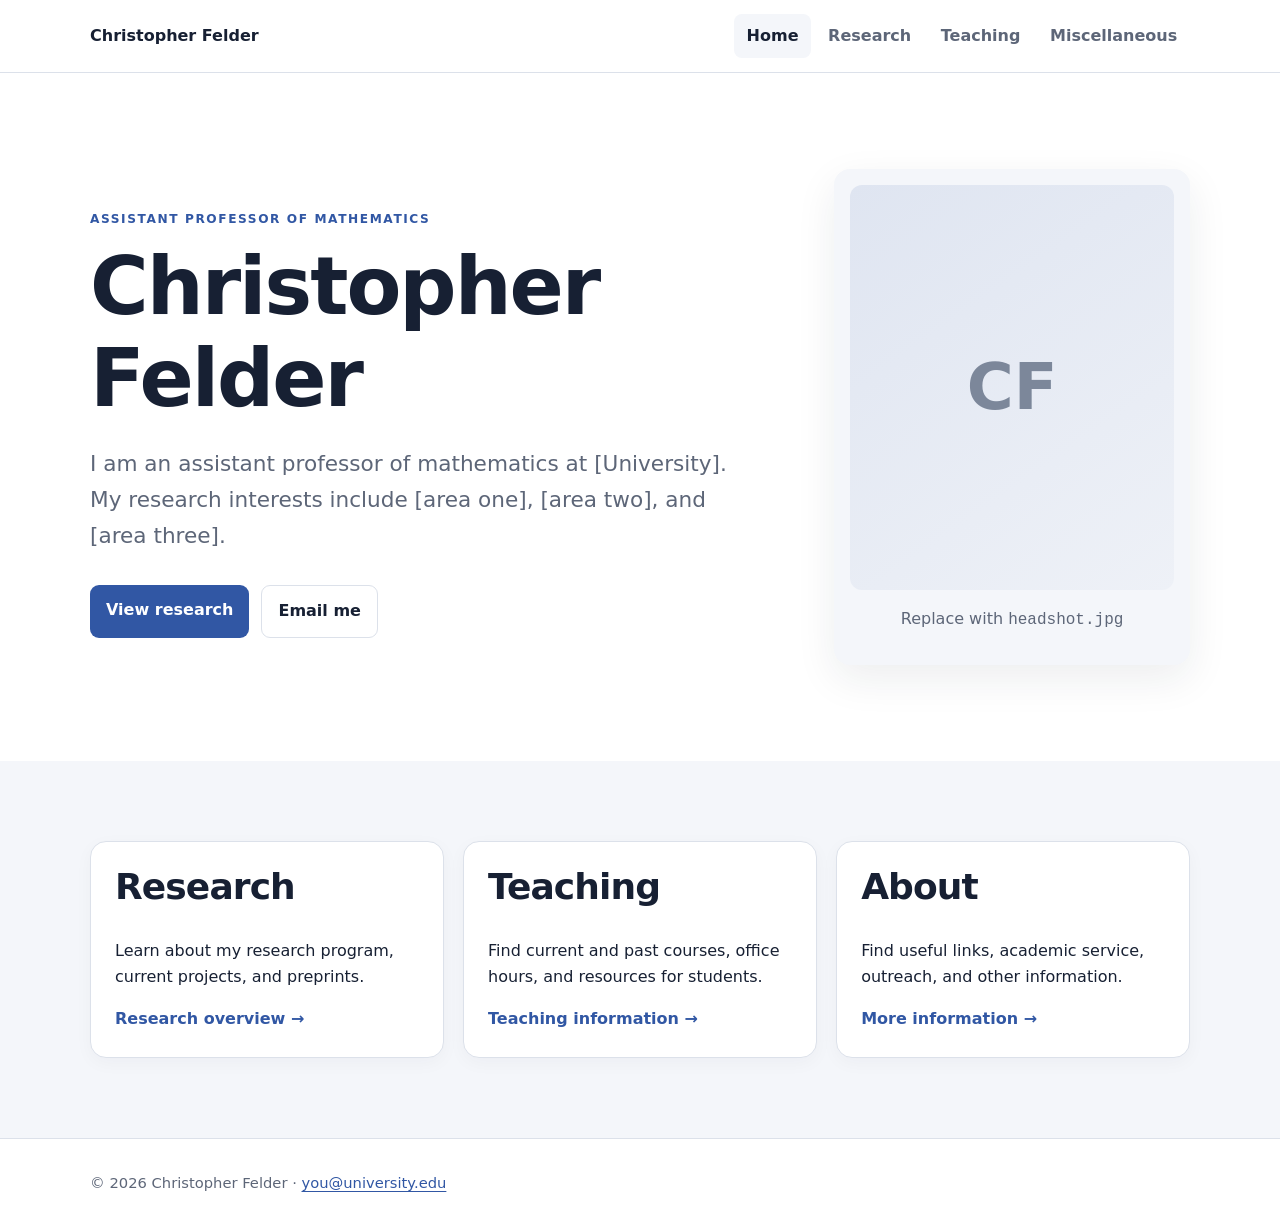
==== index.html @ 5fdeb37a "Add files via upload" ====
<!doctype html>
<html lang="en">
<head>
<meta charset="utf-8">
<meta name="viewport" content="width=device-width, initial-scale=1">
<meta name="description" content="Academic website of Christopher Felder, Assistant Professor of Mathematics.">
<title>Christopher Felder | Mathematics</title>
<link rel="stylesheet" href="styles.css">
<script src="main.js" defer>
</script>
</head>
<body>
<a class="skip-link" href="#main">Skip to content</a>
<header class="site-header">
<div class="container nav-wrap">
<a class="brand" href="index.html">Christopher Felder</a>
<button class="menu-toggle" aria-expanded="false" aria-controls="site-nav">Menu</button>
<nav id="site-nav" class="site-nav" aria-label="Primary navigation">
<a aria-current="page" href="index.html">Home</a>
<a href="research.html">Research</a>
<a href="teaching.html">Teaching</a>
<a href="misc.html">Miscellaneous</a>
</nav>
</div>
</header>
<main id="main">
<section class="hero container">
<div class="hero-copy">
<p class="eyebrow">Assistant Professor of Mathematics</p>
<h1>Christopher Felder</h1>
<p class="lead">I am an assistant professor of mathematics at [University]. My research interests include [area one], [area two], and [area three].</p>
<div class="button-row">
<a class="button" href="research.html">View research</a>
<a class="button secondary" href="mailto:you@university.edu">Email me</a>
</div>
</div>
<div class="headshot-card" aria-label="Headshot placeholder">
<div class="headshot-placeholder" role="img" aria-label="Replace this placeholder with a professional headshot">CF</div>
<p>Replace with <code>headshot.jpg</code>
</p>
</div>
</section>
<section class="section alt">
<div class="container cards three">
<article class="card">
<h2>Research</h2>
<p>Learn about my research program, current projects, and preprints.</p>
<a class="text-link" href="research.html">Research overview →</a>
</article>
<article class="card">
<h2>Teaching</h2>
<p>Find current and past courses, office hours, and resources for students.</p>
<a class="text-link" href="teaching.html">Teaching information →</a>
</article>
<article class="card">
<h2>About</h2>
<p>Find useful links, academic service, outreach, and other information.</p>
<a class="text-link" href="misc.html">More information →</a>
</article>
</div>
</section>
</main>
<footer class="site-footer">
<div class="container">© <span id="year">
</span> Christopher Felder · <a href="mailto:you@university.edu">you@university.edu</a>
</div>
</footer>
</body>
</html>
---- styles.css ----
:root {
  --ink:#172033;
  --muted:#5d6678;
  --paper:#fff;
  --soft:#f4f6fa;
  --line:#dce1ea;
  --accent:#3157a4;
  --accent-dark:#203d79;
  --max:1100px;
  --radius:16px;
  --shadow:0 14px 40px rgba(23,
  32,
  51,
  .08)
}
* {
  box-sizing:border-box
}
html {
  scroll-behavior:smooth
}
body {
  margin:0;
  color:var(--ink);
  background:var(--paper);
  font:16px/1.65 system-ui,
  -apple-system,
  BlinkMacSystemFont,
  "Segoe UI",
  sans-serif
}
a {
  color:var(--accent);
  text-underline-offset:3px
}
a:hover {
  color:var(--accent-dark)
}
h1,
h2,
h3 {
  line-height:1.15;
  letter-spacing:-.025em
}
h1 {
  font-size:clamp(2.5rem,
  7vw,
  5rem);
  margin:.1em 0 .25em
}
h2 {
  font-size:clamp(1.55rem,
  3vw,
  2.25rem)
}
h3 {
  font-size:1.2rem
}
.container {
  width:min(calc(100% - 2rem),
  var(--max));
  margin-inline:auto
}
.skip-link {
  position:absolute;
  left:-9999px
}
.skip-link:focus {
  left:1rem;
  top:1rem;
  z-index:99;
  background:#fff;
  padding:.7rem 1rem;
  border-radius:8px
}
.site-header {
  position:sticky;
  top:0;
  z-index:20;
  background:rgba(255,
  255,
  255,
  .92);
  border-bottom:1px solid var(--line);
  backdrop-filter:blur(12px)
}
.nav-wrap {
  min-height:72px;
  display:flex;
  align-items:center;
  justify-content:space-between;
  gap:2rem
}
.brand {
  font-weight:750;
  color:var(--ink);
  text-decoration:none
}
.site-nav {
  display:flex;
  gap:.25rem
}
.site-nav a {
  color:var(--muted);
  font-weight:650;
  text-decoration:none;
  padding:.55rem .8rem;
  border-radius:8px
}
.site-nav a:hover,
.site-nav a[aria-current=page] {
  color:var(--ink);
  background:var(--soft)
}
.menu-toggle {
  display:none;
  border:1px solid var(--line);
  background:#fff;
  padding:.55rem .8rem;
  border-radius:8px;
  font:inherit
}
.hero {
  min-height:72vh;
  display:grid;
  grid-template-columns:1.5fr .8fr;
  align-items:center;
  gap:clamp(2rem,
  6vw,
  6rem);
  padding-block:6rem
}
.lead {
  font-size:clamp(1.1rem,
  2vw,
  1.35rem);
  color:var(--muted);
  max-width:66ch
}
.eyebrow {
  text-transform:uppercase;
  letter-spacing:.13em;
  font-size:.76rem;
  font-weight:800;
  color:var(--accent)
}
.button-row {
  display:flex;
  gap:.75rem;
  flex-wrap:wrap;
  margin-top:2rem
}
.button {
  display:inline-block;
  background:var(--accent);
  color:#fff;
  text-decoration:none;
  padding:.75rem 1rem;
  border-radius:9px;
  font-weight:700
}
.button:hover {
  background:var(--accent-dark);
  color:#fff
}
.button.secondary {
  background:#fff;
  color:var(--ink);
  border:1px solid var(--line)
}
.headshot-card {
  background:var(--soft);
  padding:1rem;
  border-radius:var(--radius);
  box-shadow:var(--shadow);
  text-align:center;
  color:var(--muted)
}
.headshot-placeholder {
  aspect-ratio:4/5;
  display:grid;
  place-items:center;
  border-radius:12px;
  background:linear-gradient(145deg,
  #dfe5f1,
  #eef1f7);
  color:#7c879a;
  font-size:4rem;
  font-weight:800
}
.alt {
  background:var(--soft)
}
.section {
  padding-block:5rem
}
.cards {
  display:grid;
  gap:1.2rem
}
.cards.three {
  grid-template-columns:repeat(3,
  1fr)
}
.cards.two {
  grid-template-columns:repeat(2,
  1fr)
}
.card {
  background:#fff;
  border:1px solid var(--line);
  border-radius:var(--radius);
  padding:1.5rem;
  box-shadow:0 5px 18px rgba(23,
  32,
  51,
  .035)
}
.card h2,
.card h3 {
  margin-top:0
}
.text-link {
  font-weight:750;
  text-decoration:none
}
.site-footer {
  border-top:1px solid var(--line);
  color:var(--muted);
  padding-block:2rem;
  font-size:.92rem
}
.page {
  padding-block:4rem 6rem
}
.page-header {
  max-width:800px;
  margin-bottom:4rem
}
.page-header h1 {
  font-size:clamp(2.5rem,
  6vw,
  4.5rem)
}
.content-section {
  margin-block:3.5rem
}
.section-heading {
  display:flex;
  justify-content:space-between;
  align-items:end;
  gap:1rem;
  margin-bottom:1rem
}
.section-heading h2,
.section-heading p {
  margin-bottom:0
}
.arxiv-feed {
  border:1px solid var(--line);
  border-radius:var(--radius);
  padding:1.5rem;
  background:var(--soft);
  overflow-wrap:anywhere
}
.arxiv-feed .arxivfeed {
  margin:0 0 1rem!important;
  width:auto!important
}
.arxiv-feed .arxivfeed:last-child {
  margin-bottom:0!important
}
.course {
  display:flex;
  justify-content:space-between;
  align-items:center;
  gap:2rem
}
.clean-list,
.link-list {
  padding-left:1.2rem
}
.clean-list li,
.link-list li {
  margin:.65rem 0
}
@media(max-width:720px) {
  .menu-toggle {
    display:block
  }
  .site-nav {
    display:none;
    position:absolute;
    top:72px;
    left:0;
    right:0;
    flex-direction:column;
    background:#fff;
    border-bottom:1px solid var(--line);
    padding:1rem
  }
  .site-nav.open {
    display:flex
  }
  .hero {
    grid-template-columns:1fr;
    padding-block:3rem
  }
  .headshot-card {
    max-width:340px
  }
  .cards.three,
  .cards.two {
    grid-template-columns:1fr
  }
  .section-heading,
  .course {
    align-items:flex-start;
    flex-direction:column
  }
  .page {
    padding-top:3rem
  }

}
@media(prefers-reduced-motion:reduce) {
  html {
    scroll-behavior:auto
  }

}
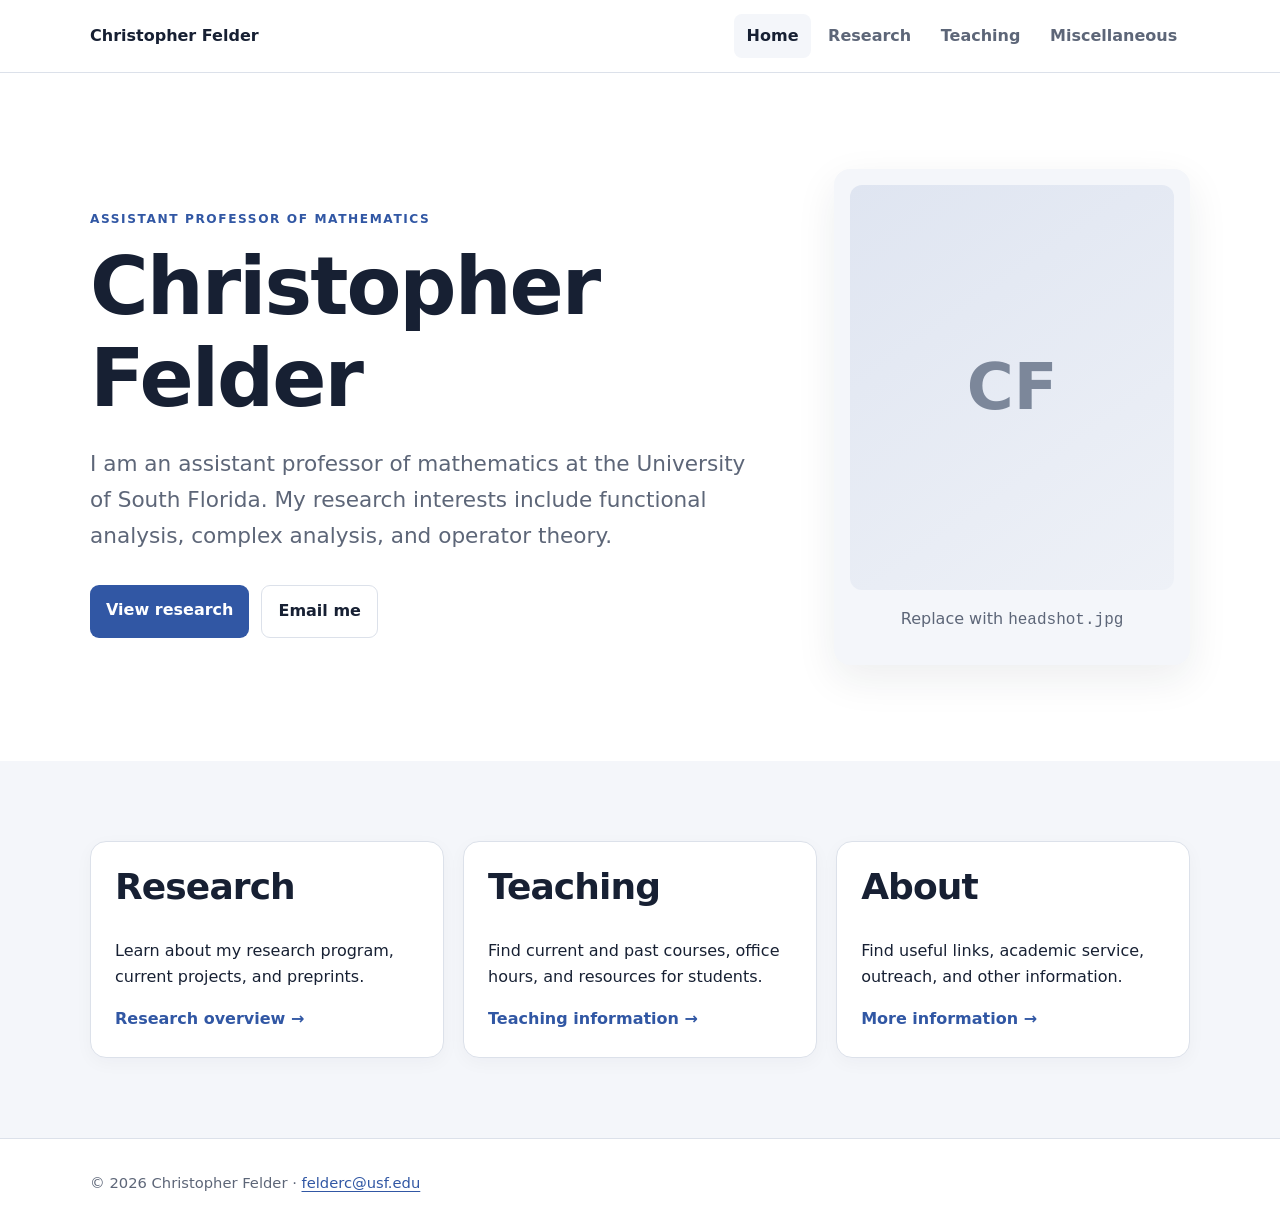
==== commit 440451a5: "Update index.html" ====
--- a/index.html
+++ b/index.html
@@ -28,10 +28,10 @@
 <div class="hero-copy">
 <p class="eyebrow">Assistant Professor of Mathematics</p>
 <h1>Christopher Felder</h1>
-<p class="lead">I am an assistant professor of mathematics at [University]. My research interests include [area one], [area two], and [area three].</p>
+<p class="lead">I am an assistant professor of mathematics at the University of South Florida. My research interests include functional analysis, complex analysis, and operator theory.</p>
 <div class="button-row">
 <a class="button" href="research.html">View research</a>
-<a class="button secondary" href="mailto:you@university.edu">Email me</a>
+<a class="button secondary" href="mailto:felderc@usf.edu">Email me</a>
 </div>
 </div>
 <div class="headshot-card" aria-label="Headshot placeholder">
@@ -62,8 +62,8 @@
 </main>
 <footer class="site-footer">
 <div class="container">© <span id="year">
-</span> Christopher Felder · <a href="mailto:you@university.edu">you@university.edu</a>
+</span> Christopher Felder · <a href="mailto:felderc@usf.edu">felderc@usf.edu</a>
 </div>
 </footer>
 </body>
-</html>+</html>
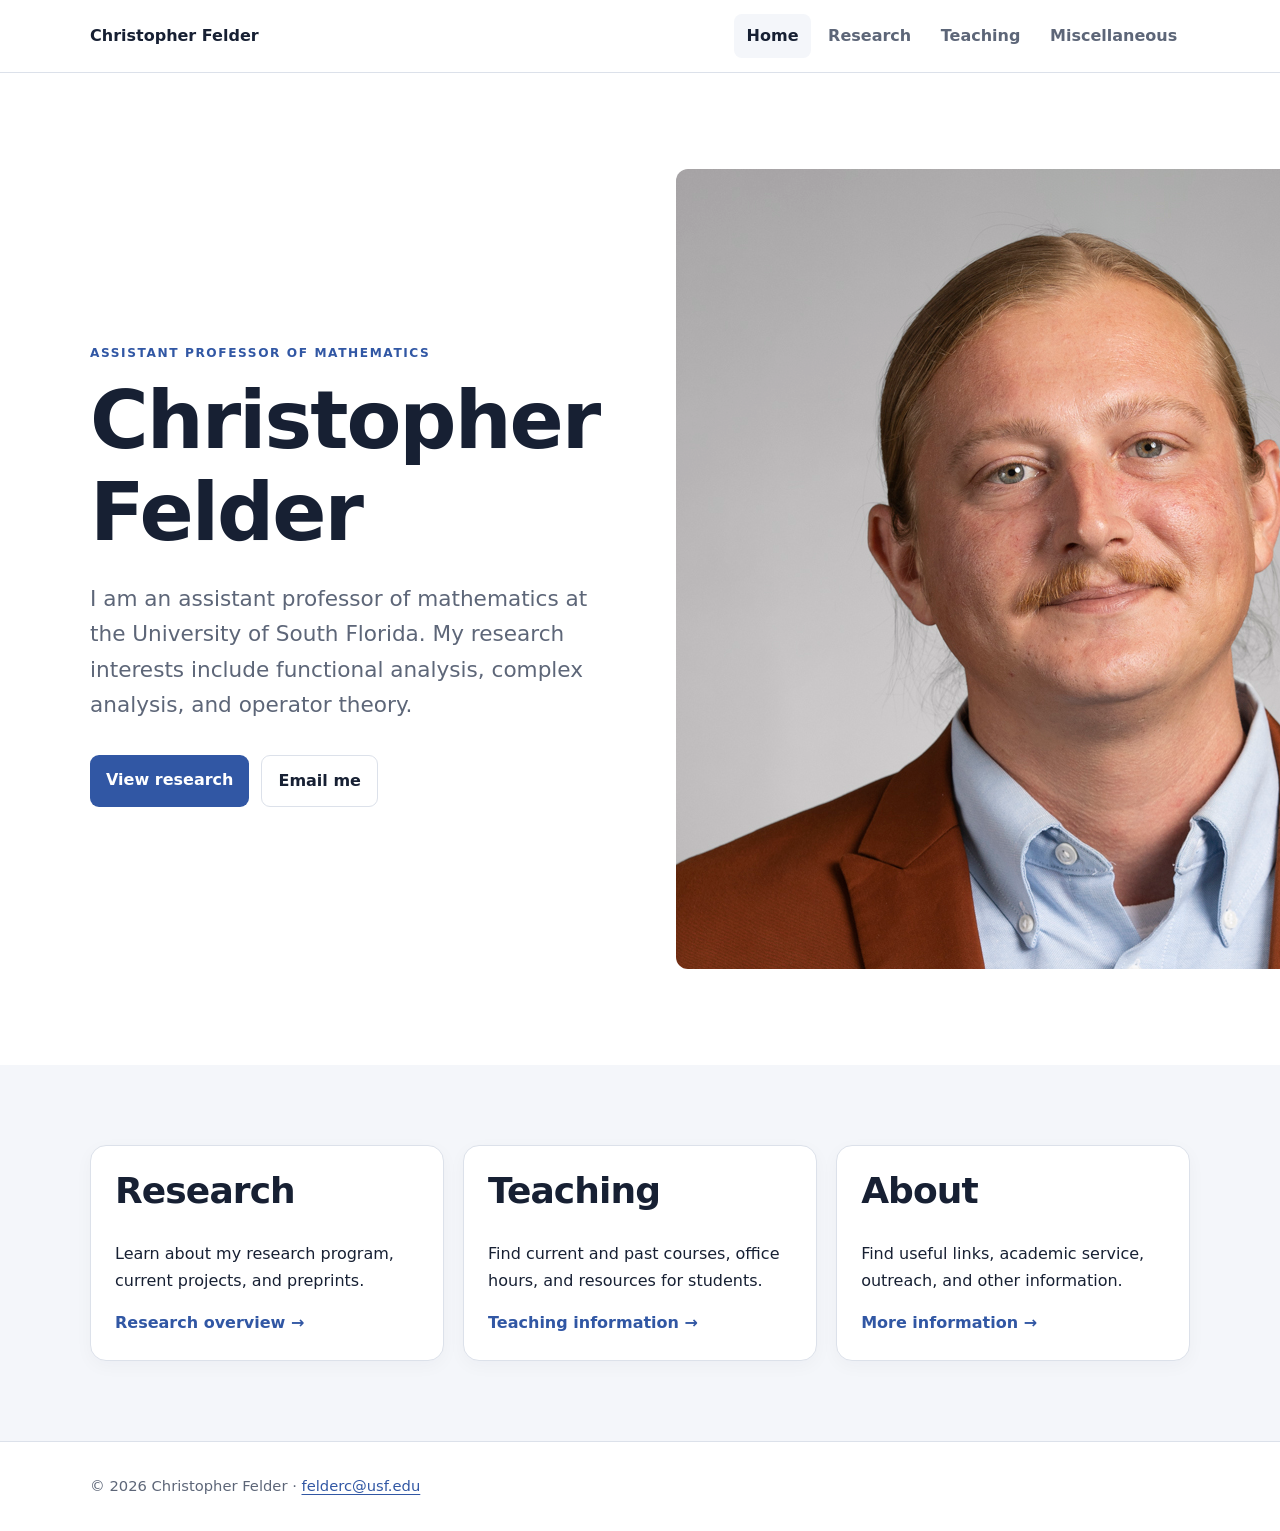
==== commit 530aeb72: "Update index.html" ====
--- a/index.html
+++ b/index.html
@@ -34,11 +34,12 @@
 <a class="button secondary" href="mailto:felderc@usf.edu">Email me</a>
 </div>
 </div>
-<div class="headshot-card" aria-label="Headshot placeholder">
+<!--<div class="headshot-card" aria-label="Headshot placeholder">
 <div class="headshot-placeholder" role="img" aria-label="Replace this placeholder with a professional headshot">CF</div>
 <p>Replace with <code>headshot.jpg</code>
 </p>
-</div>
+</div>-->
+  <img class="headshot-placeholder" src="headshot.jpg" alt="Christopher Felder">
 </section>
 <section class="section alt">
 <div class="container cards three">
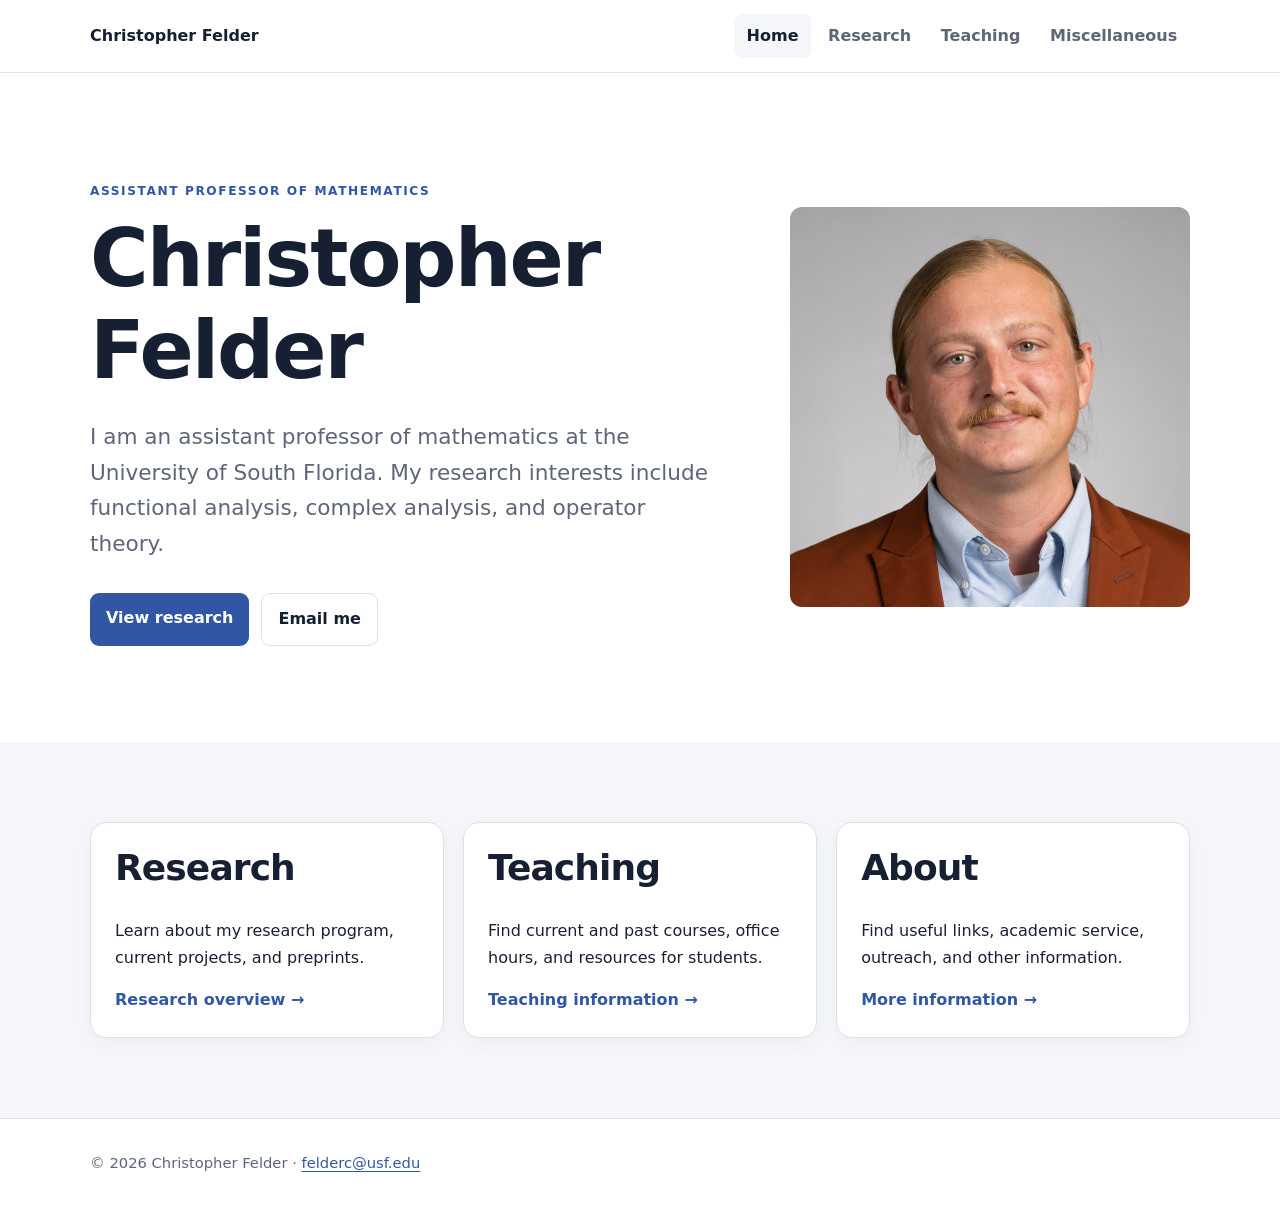
==== commit a2d90682: "Update index.html" ====
--- a/index.html
+++ b/index.html
@@ -39,7 +39,7 @@
 <p>Replace with <code>headshot.jpg</code>
 </p>
 </div>-->
-  <img class="headshot-placeholder" src="headshot.jpg" alt="Christopher Felder">
+  <img class="headshot-placeholder" src="headshot.jpg" width="400" height="400" alt="Christopher Felder">
 </section>
 <section class="section alt">
 <div class="container cards three">
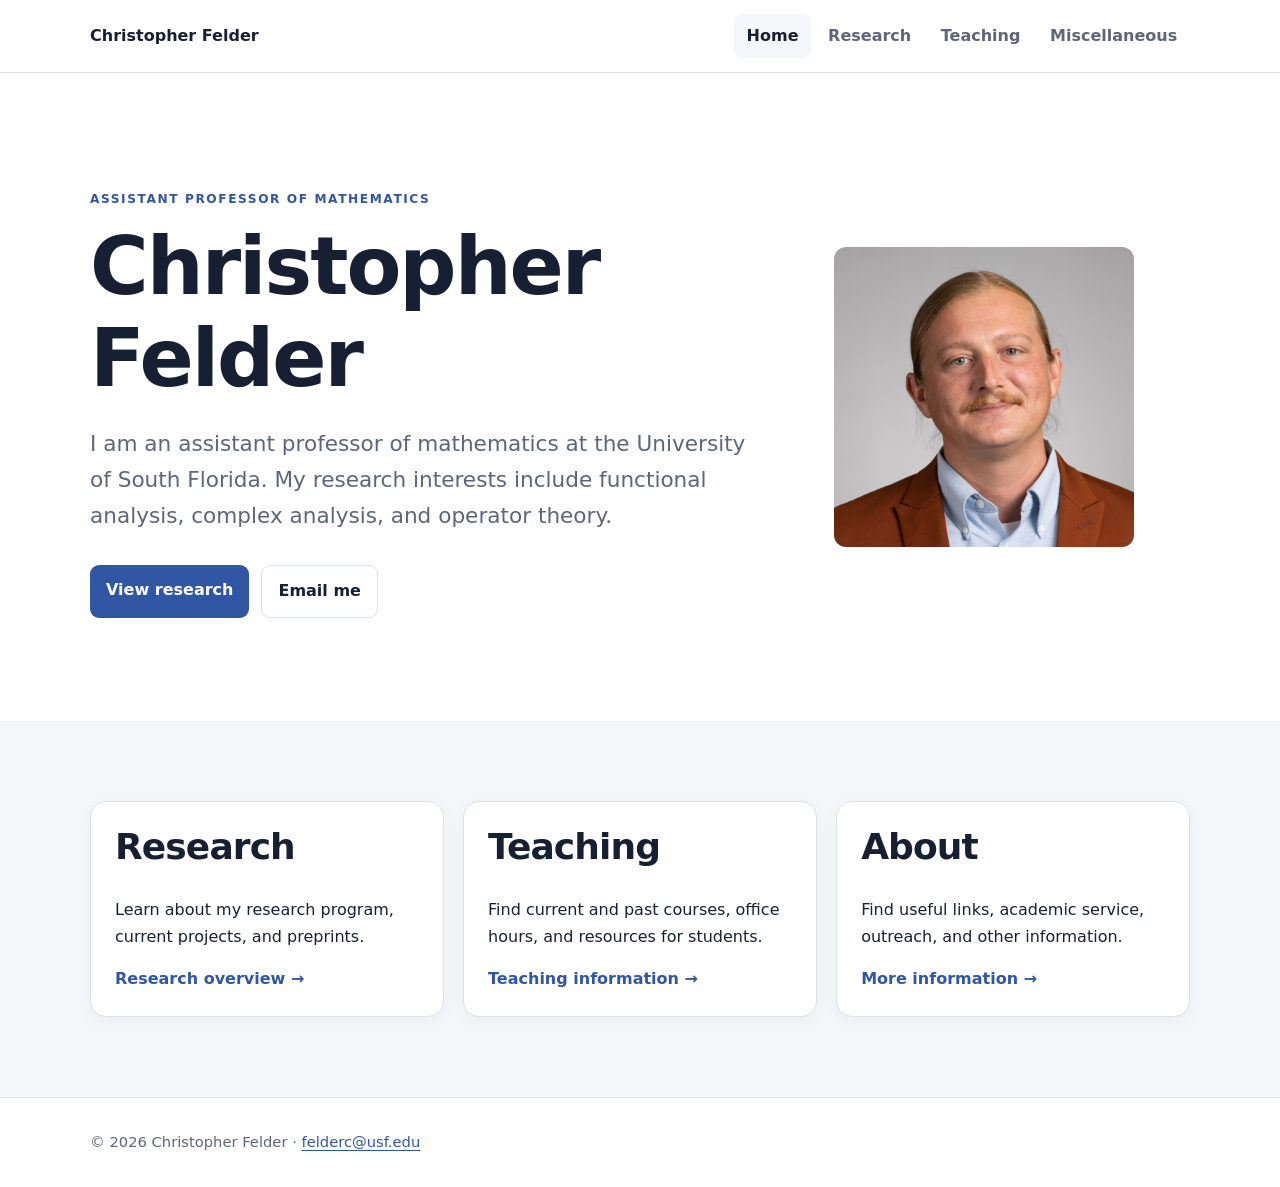
==== commit bed2f01c: "Update index.html" ====
--- a/index.html
+++ b/index.html
@@ -39,7 +39,7 @@
 <p>Replace with <code>headshot.jpg</code>
 </p>
 </div>-->
-  <img class="headshot-placeholder" src="headshot.jpg" width="400" height="400" alt="Christopher Felder">
+  <img class="headshot-placeholder" src="headshot.jpg" width="300" height="300" alt="Christopher Felder">
 </section>
 <section class="section alt">
 <div class="container cards three">
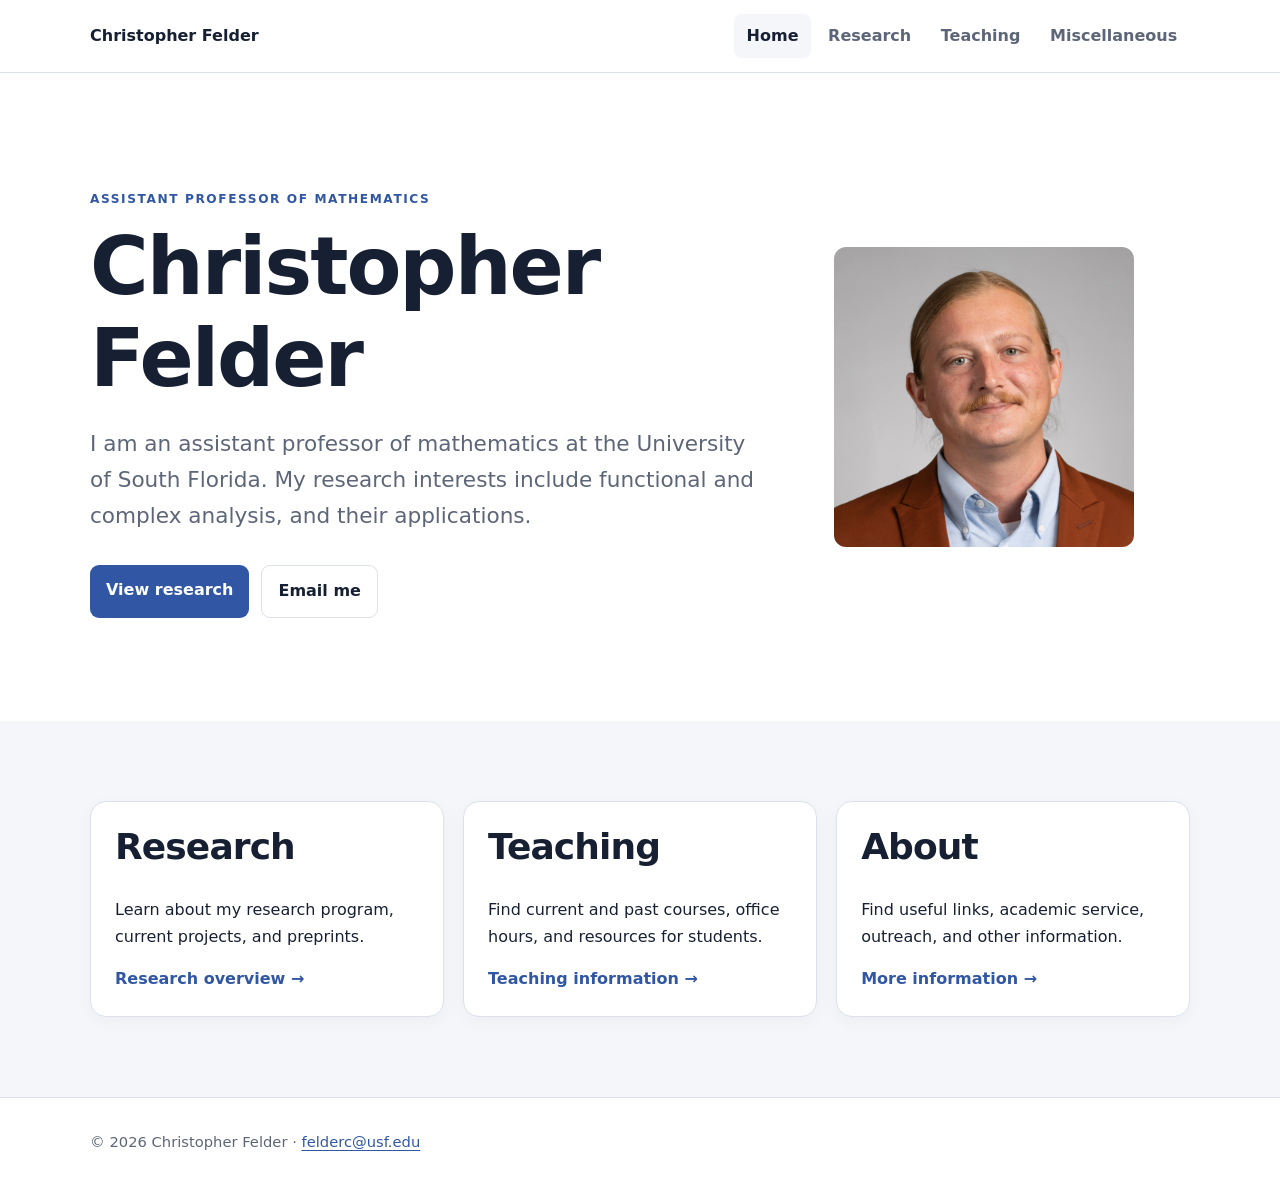
==== commit b70265e2: "Update index.html" ====
--- a/index.html
+++ b/index.html
@@ -28,7 +28,7 @@
 <div class="hero-copy">
 <p class="eyebrow">Assistant Professor of Mathematics</p>
 <h1>Christopher Felder</h1>
-<p class="lead">I am an assistant professor of mathematics at the University of South Florida. My research interests include functional analysis, complex analysis, and operator theory.</p>
+<p class="lead">I am an assistant professor of mathematics at the University of South Florida. My research interests include functional and complex analysis, and their applications.</p>
 <div class="button-row">
 <a class="button" href="research.html">View research</a>
 <a class="button secondary" href="mailto:felderc@usf.edu">Email me</a>
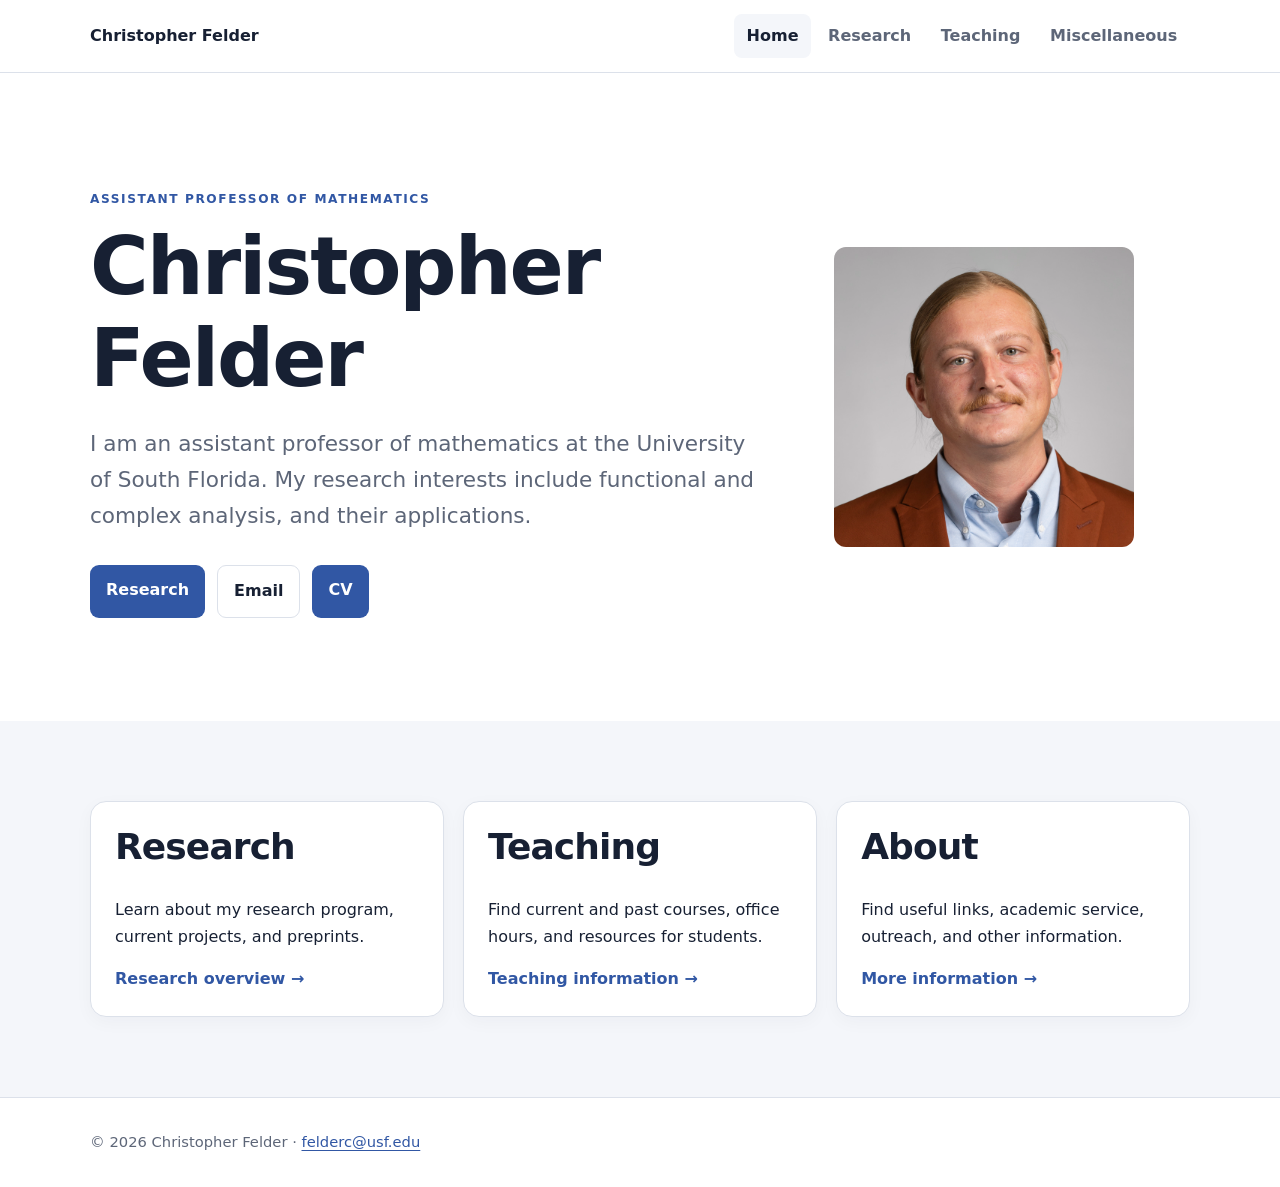
==== commit 52fcb8db: "Update index.html" ====
--- a/index.html
+++ b/index.html
@@ -30,8 +30,9 @@
 <h1>Christopher Felder</h1>
 <p class="lead">I am an assistant professor of mathematics at the University of South Florida. My research interests include functional and complex analysis, and their applications.</p>
 <div class="button-row">
-<a class="button" href="research.html">View research</a>
-<a class="button secondary" href="mailto:felderc@usf.edu">Email me</a>
+<a class="button" href="research.html">Research</a>
+<a class="button secondary" href="mailto:felderc@usf.edu">Email</a>
+<a class="button" href="CFelder_CV.pdf">CV</a>
 </div>
 </div>
 <!--<div class="headshot-card" aria-label="Headshot placeholder">
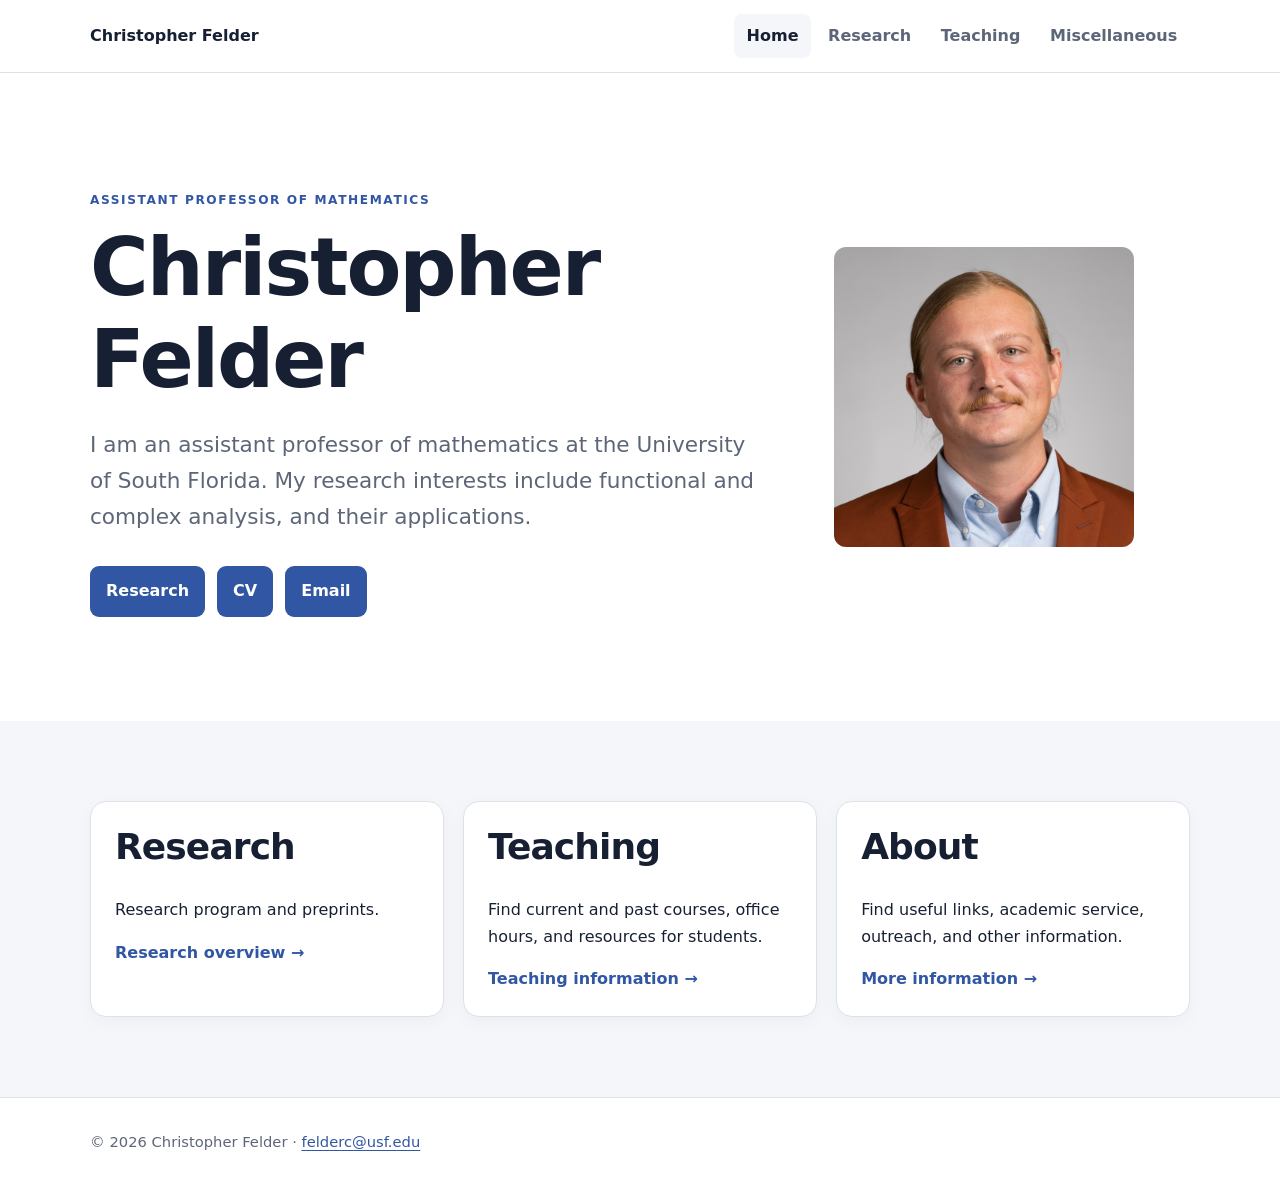
==== commit 8261df67: "Update index.html" ====
--- a/index.html
+++ b/index.html
@@ -31,8 +31,8 @@
 <p class="lead">I am an assistant professor of mathematics at the University of South Florida. My research interests include functional and complex analysis, and their applications.</p>
 <div class="button-row">
 <a class="button" href="research.html">Research</a>
-<a class="button secondary" href="mailto:felderc@usf.edu">Email</a>
 <a class="button" href="CFelder_CV.pdf">CV</a>
+<a class="button" href="mailto:felderc@usf.edu">Email</a>
 </div>
 </div>
 <!--<div class="headshot-card" aria-label="Headshot placeholder">
@@ -46,7 +46,7 @@
 <div class="container cards three">
 <article class="card">
 <h2>Research</h2>
-<p>Learn about my research program, current projects, and preprints.</p>
+<p>Research program and preprints.</p>
 <a class="text-link" href="research.html">Research overview →</a>
 </article>
 <article class="card">
